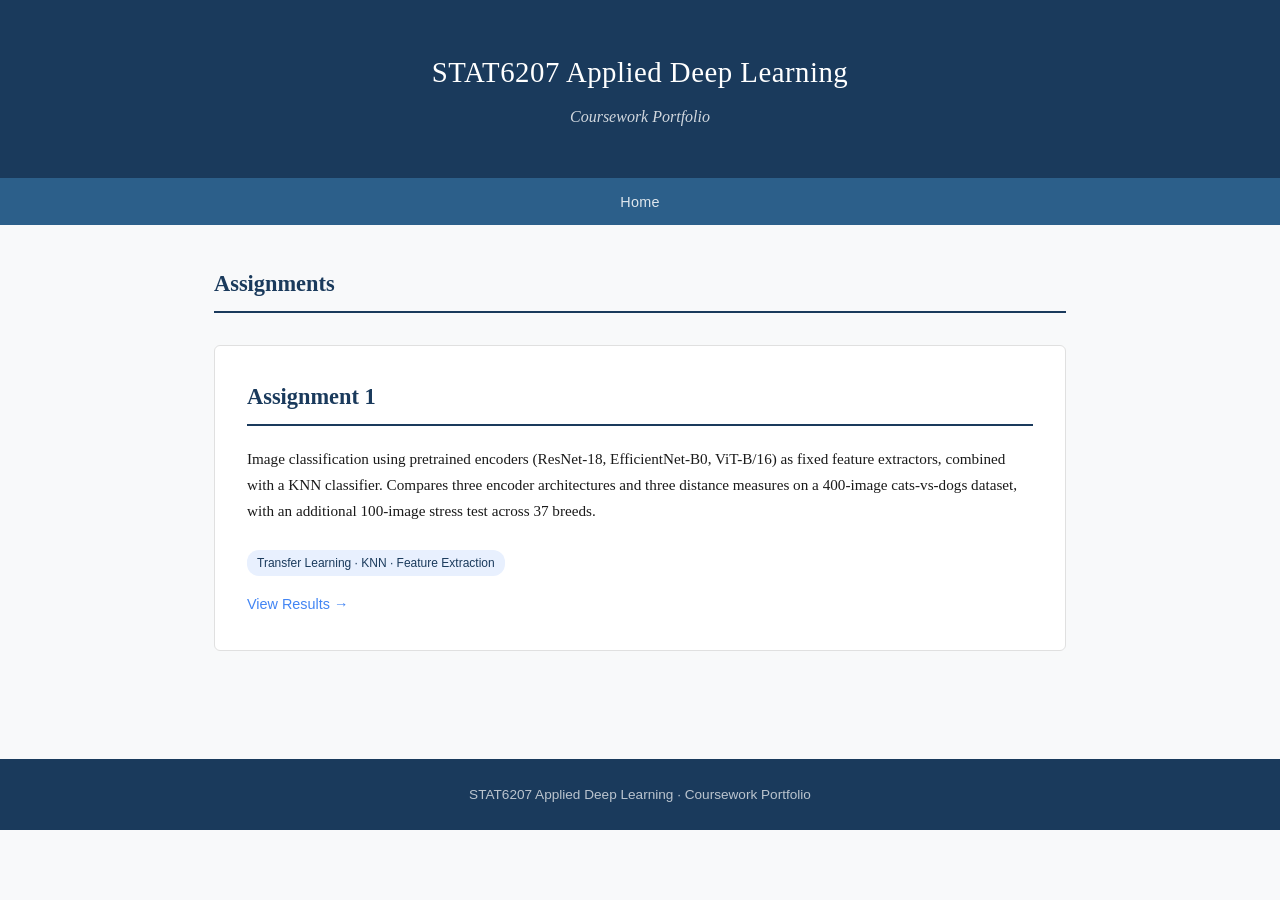
==== index.html @ 7d7c2748 "Initial STAT6207 portfolio" ====
<!DOCTYPE html>
<html lang="en">
<head>
  <meta charset="UTF-8">
  <meta name="viewport" content="width=device-width, initial-scale=1.0">
  <title>STAT6207 Coursework Portfolio</title>
  <link rel="stylesheet" href="style.css">
</head>
<body>

<header>
  <div class="container">
    <h1>STAT6207 Applied Deep Learning</h1>
    <p class="subtitle">Coursework Portfolio</p>
  </div>
</header>

<nav>
  <a href="index.html">Home</a>
</nav>

<main>
  <div class="container">

    <div class="section">
      <h2>Assignments</h2>

      <div class="card-grid">

        <div class="card">
          <h2>Assignment 1</h2>
          <p>
            Image classification using pretrained encoders (ResNet-18, EfficientNet-B0,
            ViT-B/16) as fixed feature extractors, combined with a KNN classifier.
            Compares three encoder architectures and three distance measures on a
            400-image cats-vs-dogs dataset, with an additional 100-image stress test
            across 37 breeds.
          </p>
          <span class="tag">Transfer Learning &middot; KNN &middot; Feature Extraction</span>
          <br>
          <a href="assignment1.html">View Results &rarr;</a>
        </div>

      </div>
    </div>

  </div>
</main>

<footer>
  <div class="container">
    STAT6207 Applied Deep Learning &middot; Coursework Portfolio
  </div>
</footer>

</body>
</html>
---- style.css ----
/* ========================================
   STAT6207 Coursework Portfolio
   Clean, academic style
   ======================================== */

:root {
  --primary: #1a3a5c;
  --primary-light: #2c5f8a;
  --accent: #4285f4;
  --text: #1a1a1a;
  --text-secondary: #555;
  --bg: #f8f9fa;
  --card-bg: #ffffff;
  --border: #e0e0e0;
  --green: #27ae60;
  --red: #c0392b;
}

* {
  margin: 0;
  padding: 0;
  box-sizing: border-box;
}

body {
  font-family: "Georgia", "Times New Roman", serif;
  color: var(--text);
  background: var(--bg);
  line-height: 1.7;
}

/* ---- Layout ---- */
.container {
  max-width: 900px;
  margin: 0 auto;
  padding: 0 24px;
}

/* ---- Header ---- */
header {
  background: var(--primary);
  color: white;
  padding: 48px 0;
  text-align: center;
}

header h1 {
  font-size: 1.8rem;
  font-weight: 400;
  letter-spacing: 0.5px;
}

header .subtitle {
  font-size: 1rem;
  opacity: 0.8;
  margin-top: 6px;
  font-style: italic;
}

nav {
  background: var(--primary-light);
  padding: 10px 0;
  text-align: center;
}

nav a {
  color: rgba(255,255,255,0.85);
  text-decoration: none;
  margin: 0 16px;
  font-family: -apple-system, BlinkMacSystemFont, "Segoe UI", sans-serif;
  font-size: 0.9rem;
  letter-spacing: 0.3px;
}

nav a:hover {
  color: white;
  text-decoration: underline;
}

/* ---- Main content ---- */
main {
  padding: 40px 0 60px;
}

/* ---- Homepage cards ---- */
.card-grid {
  display: grid;
  grid-template-columns: 1fr;
  gap: 24px;
  margin-top: 32px;
}

.card {
  background: var(--card-bg);
  border: 1px solid var(--border);
  border-radius: 6px;
  padding: 32px;
  transition: box-shadow 0.2s;
}

.card:hover {
  box-shadow: 0 2px 12px rgba(0,0,0,0.08);
}

.card h2 {
  font-size: 1.3rem;
  color: var(--primary);
  margin-bottom: 8px;
}

.card p {
  color: var(--text-secondary);
  font-size: 0.95rem;
}

.card .tag {
  display: inline-block;
  background: #e8f0fe;
  color: var(--primary);
  font-family: -apple-system, BlinkMacSystemFont, "Segoe UI", sans-serif;
  font-size: 0.75rem;
  padding: 3px 10px;
  border-radius: 12px;
  margin-top: 12px;
}

.card a {
  display: inline-block;
  margin-top: 16px;
  color: var(--accent);
  text-decoration: none;
  font-family: -apple-system, BlinkMacSystemFont, "Segoe UI", sans-serif;
  font-size: 0.9rem;
}

.card a:hover {
  text-decoration: underline;
}

/* ---- Assignment page sections ---- */
.section {
  margin-bottom: 48px;
}

.section h2 {
  font-size: 1.4rem;
  color: var(--primary);
  border-bottom: 2px solid var(--primary);
  padding-bottom: 8px;
  margin-bottom: 20px;
}

.section h3 {
  font-size: 1.1rem;
  color: var(--primary-light);
  margin: 24px 0 12px;
}

.section p {
  margin-bottom: 14px;
  color: var(--text);
}

.section ul {
  margin: 10px 0 14px 24px;
  color: var(--text-secondary);
}

.section ul li {
  margin-bottom: 6px;
}

/* ---- Figures ---- */
.figure {
  text-align: center;
  margin: 28px 0;
}

.figure img {
  max-width: 100%;
  height: auto;
  border: 1px solid var(--border);
  border-radius: 4px;
}

.figure figcaption {
  font-size: 0.85rem;
  color: var(--text-secondary);
  font-style: italic;
  margin-top: 10px;
  max-width: 700px;
  margin-left: auto;
  margin-right: auto;
}

/* ---- Tables ---- */
table {
  width: 100%;
  border-collapse: collapse;
  margin: 16px 0 24px;
  font-family: -apple-system, BlinkMacSystemFont, "Segoe UI", sans-serif;
  font-size: 0.9rem;
}

th, td {
  border: 1px solid var(--border);
  padding: 10px 14px;
  text-align: center;
}

th {
  background: #e8f0fe;
  color: var(--primary);
  font-weight: 600;
}

caption {
  font-size: 0.85rem;
  color: var(--text-secondary);
  font-style: italic;
  margin-bottom: 8px;
  text-align: left;
}

/* ---- Highlight box ---- */
.highlight {
  background: #f0f7ff;
  border-left: 4px solid var(--accent);
  padding: 16px 20px;
  margin: 20px 0;
  border-radius: 0 4px 4px 0;
}

.highlight p {
  margin: 0;
  font-size: 0.95rem;
}

/* ---- Keeshond table colors ---- */
.correct {
  color: var(--green);
  font-weight: 600;
}

.incorrect {
  color: var(--red);
  font-weight: 600;
}

/* ---- Footer ---- */
footer {
  background: var(--primary);
  color: rgba(255,255,255,0.7);
  text-align: center;
  padding: 24px 0;
  font-size: 0.85rem;
  font-family: -apple-system, BlinkMacSystemFont, "Segoe UI", sans-serif;
}

footer a {
  color: rgba(255,255,255,0.9);
  text-decoration: none;
}

footer a:hover {
  text-decoration: underline;
}

/* ---- Responsive ---- */
@media (max-width: 640px) {
  header h1 {
    font-size: 1.4rem;
  }
  .container {
    padding: 0 16px;
  }
  table {
    font-size: 0.8rem;
  }
  th, td {
    padding: 6px 8px;
  }
}
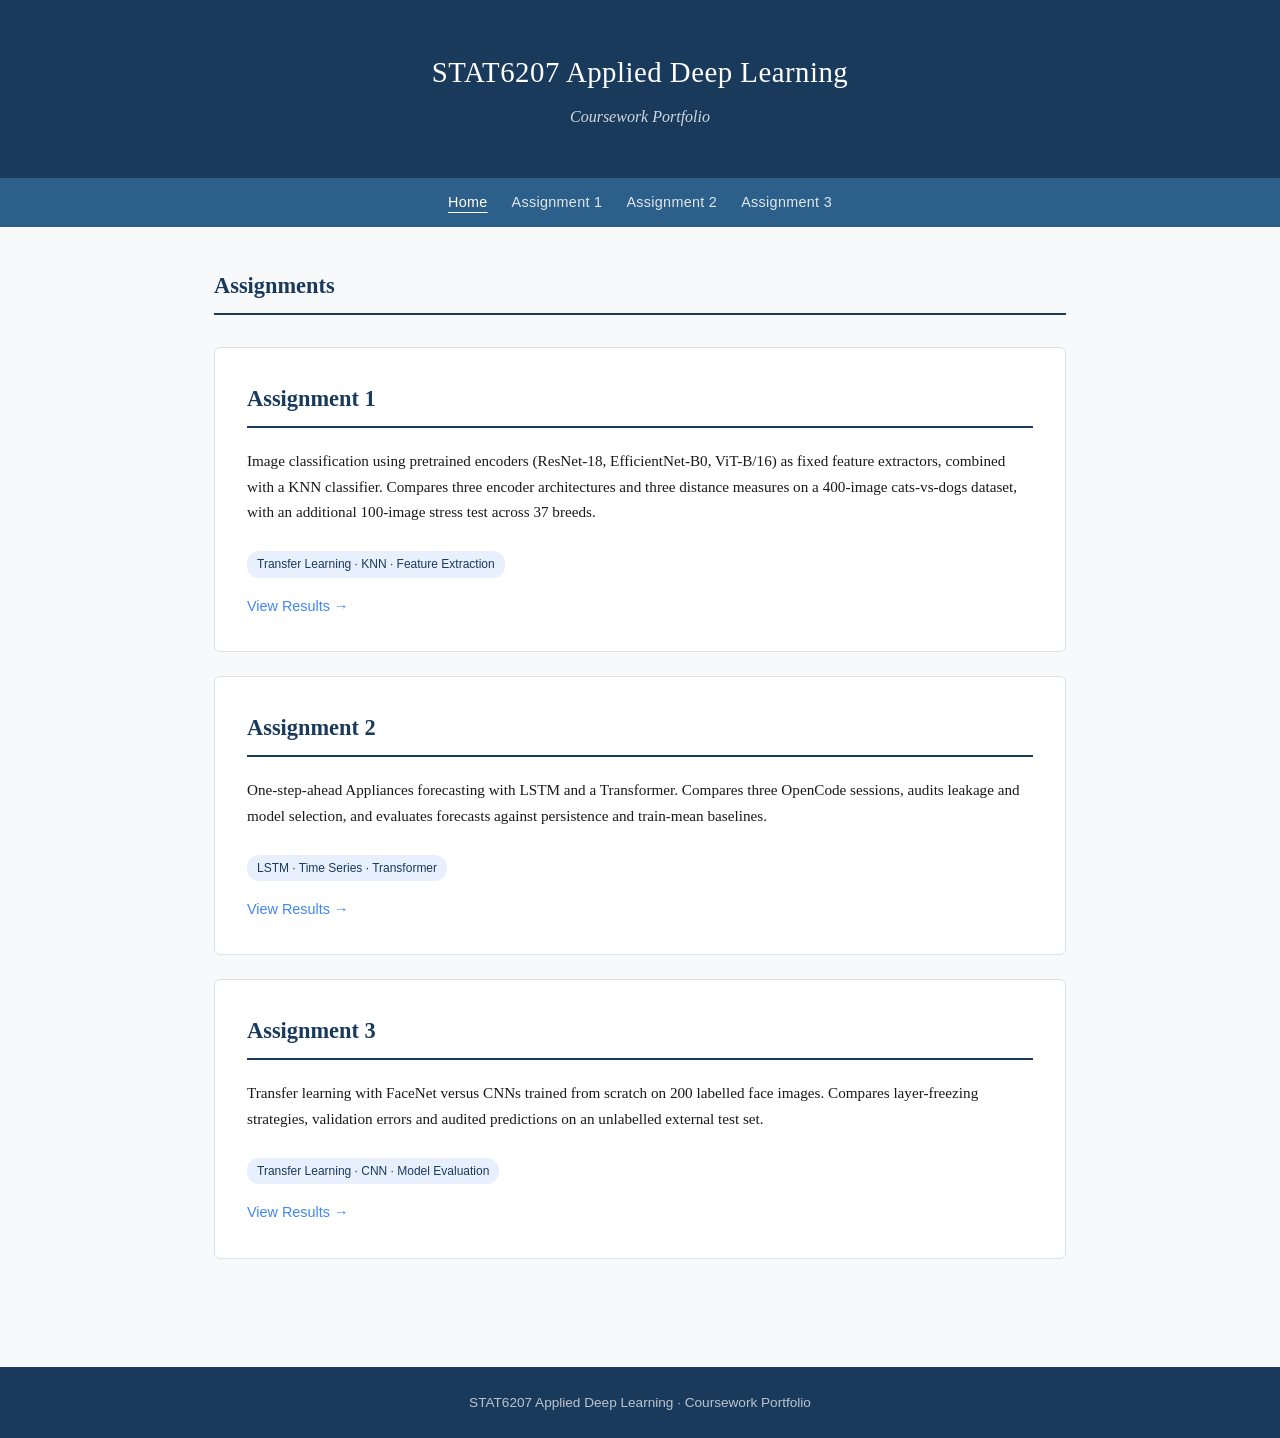
==== commit 9ea52699: "Add Assignment 2 and 3 coursework pages, figures and source snapshots" ====
--- a/index.html
+++ b/index.html
@@ -15,8 +15,11 @@
   </div>
 </header>
 
-<nav>
-  <a href="index.html">Home</a>
+<nav aria-label="Main navigation">
+  <a href="index.html" aria-current="page">Home</a>
+  <a href="assignment1.html">Assignment 1</a>
+  <a href="assignment2.html">Assignment 2</a>
+  <a href="assignment3.html">Assignment 3</a>
 </nav>
 
 <main>
@@ -41,6 +44,10 @@
           <a href="assignment1.html">View Results &rarr;</a>
         </div>
 
+        <div class="card"><h2>Assignment 2</h2><p>One-step-ahead Appliances forecasting with LSTM and a Transformer. Compares three OpenCode sessions, audits leakage and model selection, and evaluates forecasts against persistence and train-mean baselines.</p><span class="tag">LSTM &middot; Time Series &middot; Transformer</span><br><a href="assignment2.html">View Results &rarr;</a></div>
+
+        <div class="card"><h2>Assignment 3</h2><p>Transfer learning with FaceNet versus CNNs trained from scratch on 200 labelled face images. Compares layer-freezing strategies, validation errors and audited predictions on an unlabelled external test set.</p><span class="tag">Transfer Learning &middot; CNN &middot; Model Evaluation</span><br><a href="assignment3.html">View Results &rarr;</a></div>
+
       </div>
     </div>
 
--- a/style.css
+++ b/style.css
@@ -281,3 +281,21 @@
     padding: 6px 8px;
   }
 }
+
+/* Shared navigation and additional assignment content */
+nav { display: flex; flex-wrap: wrap; justify-content: center; gap: 8px 24px; padding: 12px 16px; }
+nav a { margin: 0; }
+nav a[aria-current="page"] { color: #fff; text-decoration: underline; text-underline-offset: 5px; }
+.page-intro { margin-bottom: 36px; }
+.page-intro h2 { color: var(--primary); font-size: 1.5rem; font-weight: 400; }
+.page-intro p { margin-top: 8px; }
+main a { color: #245ca6; overflow-wrap: anywhere; }
+.table-scroll { max-width: 100%; overflow-x: auto; margin: 16px 0 24px; }
+.table-scroll table { margin: 0; }
+tbody th { background: #f4f7fb; font-weight: 400; }
+.prompt { border: 1px solid var(--border); border-radius: 4px; padding: 16px 20px; margin: 20px 0; background: #fff; }
+.prompt summary { cursor: pointer; color: var(--primary); font-weight: bold; }
+.prompt-text { white-space: pre-wrap; overflow-wrap: anywhere; margin-top: 16px; }
+.back-link { margin-top: 32px; }
+:focus-visible { outline: 3px solid var(--accent); outline-offset: 3px; }
+@media (max-width: 640px) { .card { padding: 24px; } .page-intro h2 { font-size: 1.3rem; } }
